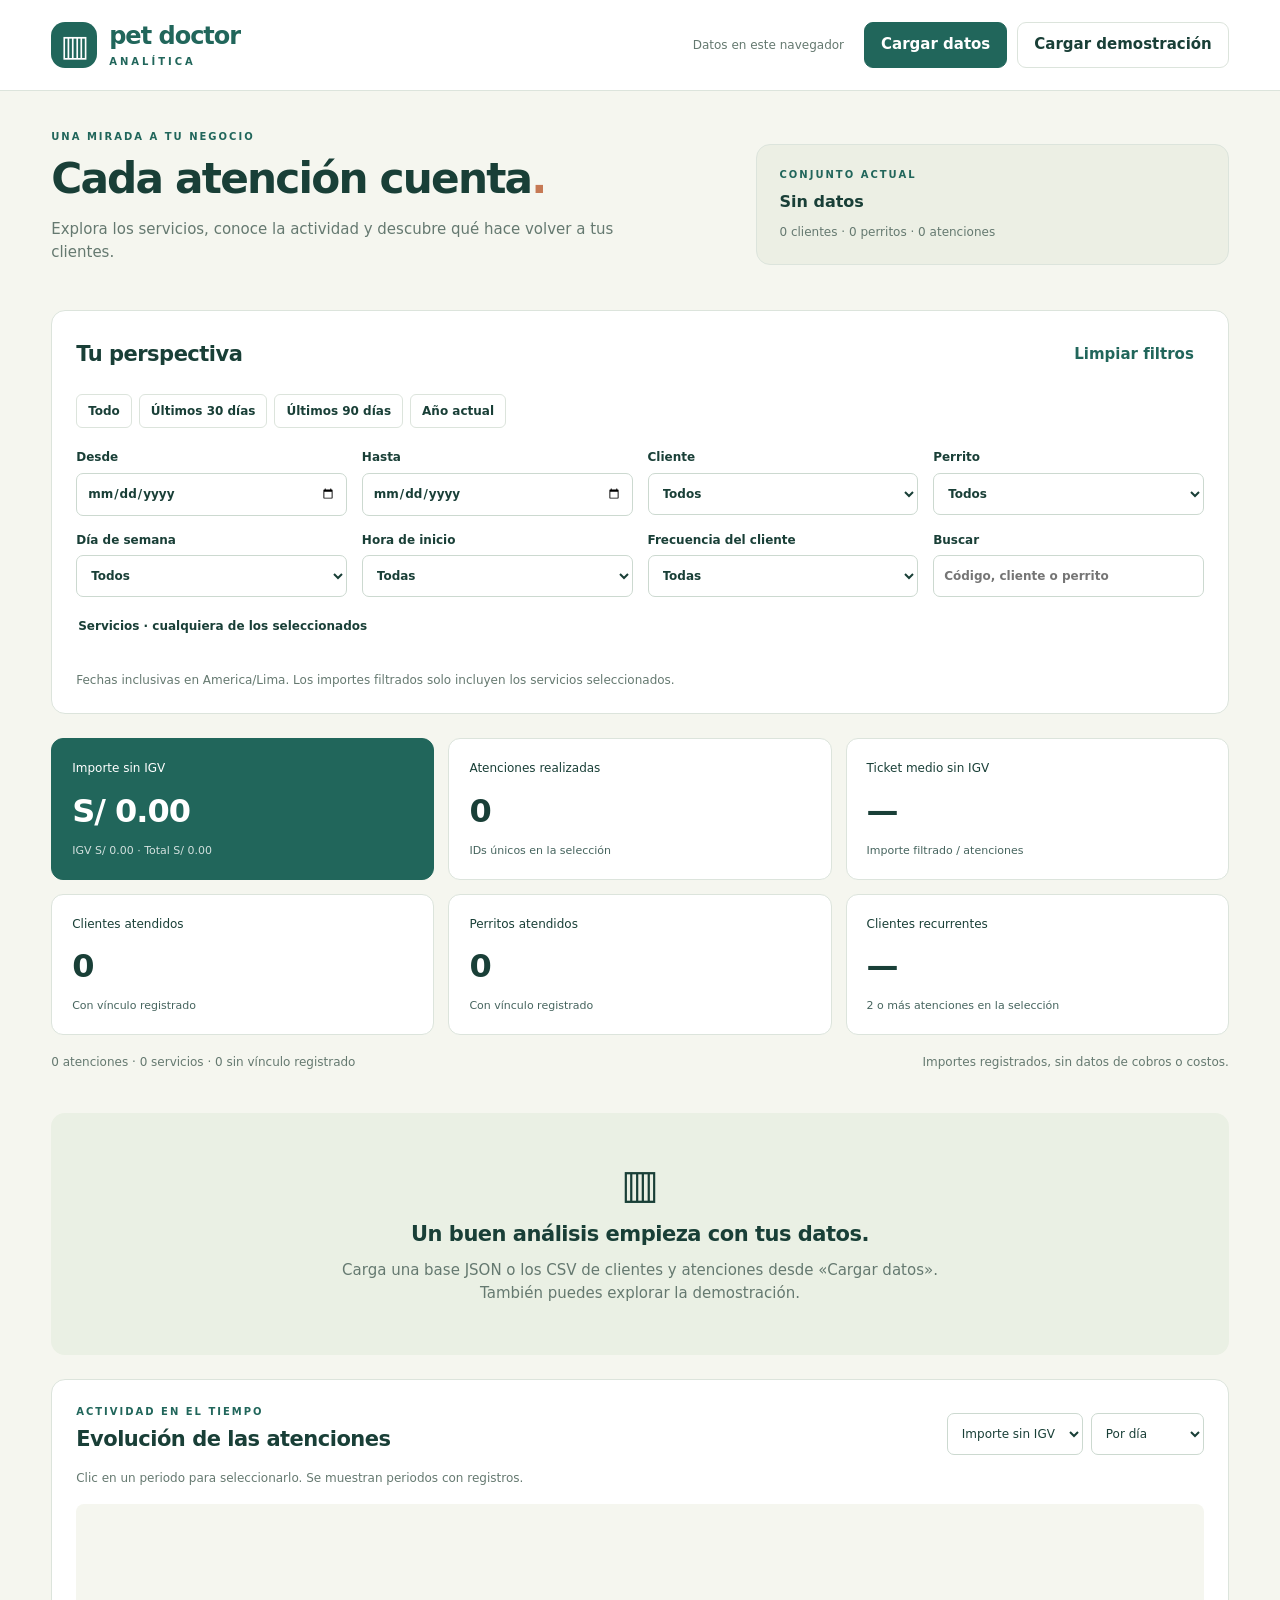
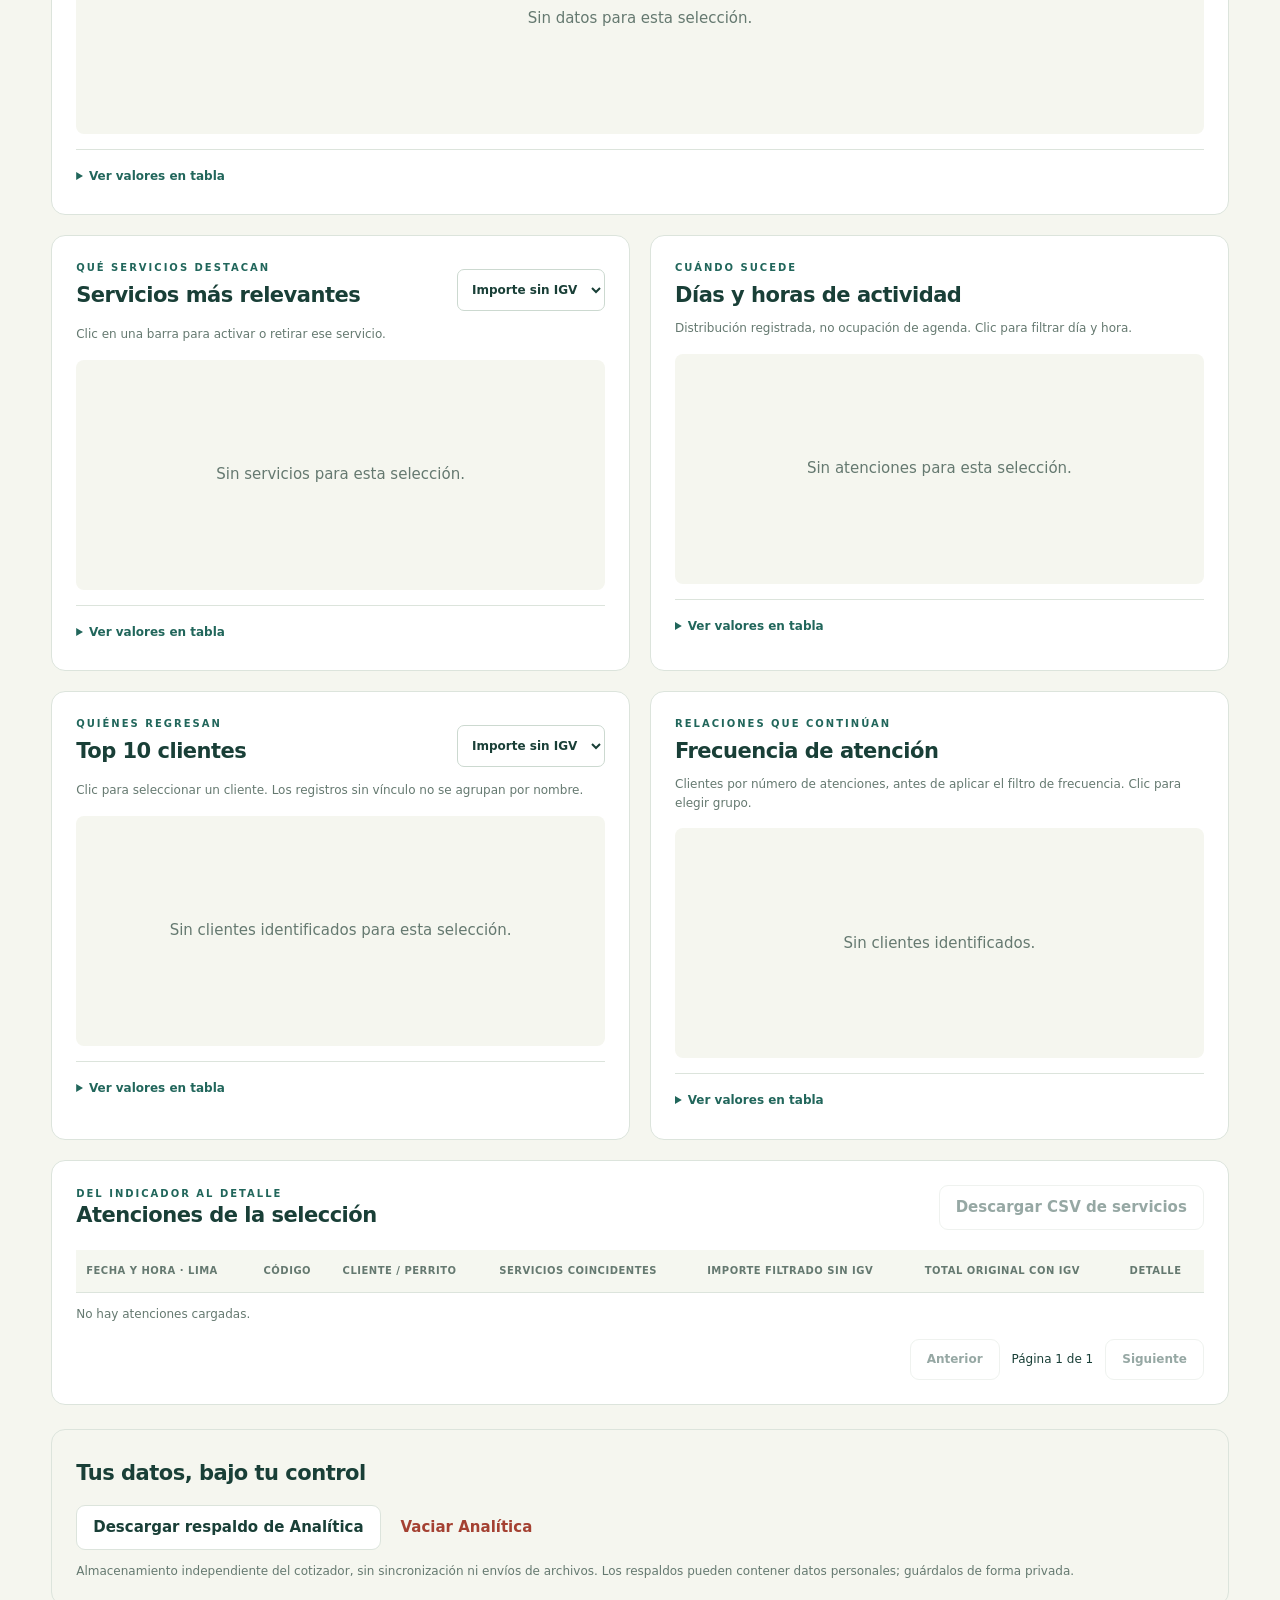
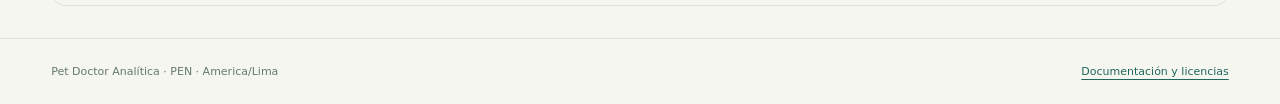
==== analitica/index.html @ 3bb59dfc "Publicar Analítica, cargas CSV históricas y traspaso de IA Incorpora el dashboard independiente con " ====
<!doctype html>
<html lang="es">
<head>
  <meta charset="utf-8"><meta name="viewport" content="width=device-width, initial-scale=1">
  <title>Pet Doctor · Analítica</title>
  <link rel="icon" href="data:image/svg+xml,%3Csvg xmlns='http://www.w3.org/2000/svg' viewBox='0 0 40 40'%3E%3Crect width='40' height='40' rx='12' fill='%2321665b'/%3E%3Cpath d='M10 29V20M20 29V10M30 29V15' stroke='white' stroke-width='4'/%3E%3C/svg%3E">
  <link rel="stylesheet" href="styles.css">
  <script defer src="vendor/echarts.min.js"></script>
  <script defer src="lib/catalog.js"></script><script defer src="lib/pricing.js"></script><script defer src="lib/files.js"></script><script defer src="lib/workspace.js"></script><script defer src="lib/registry-csv.js"></script><script defer src="lib/attention-csv.js"></script><script defer src="lib/history.js"></script>
  <script defer src="data.js"></script><script defer src="storage.js"></script><script defer src="charts.js"></script><script defer src="app.js"></script>
</head>
<body>
  <a class="skip" href="#main">Ir al dashboard</a>
  <header><a class="brand" href="./" aria-label="Pet Doctor Analítica"><span class="brand-icon" aria-hidden="true">▥</span><span>pet doctor<span class="brand-sub">ANALÍTICA</span></span></a><div class="header-actions"><span class="local-label">Datos en este navegador</span><button id="open-import" class="primary">Cargar datos</button><button id="load-demo" class="secondary">Cargar demostración</button></div></header>
  <main id="main" tabindex="-1">
    <section class="intro"><div><p class="eyebrow">UNA MIRADA A TU NEGOCIO</p><h1>Cada atención cuenta<span>.</span></h1><p>Explora los servicios, conoce la actividad y descubre qué hace volver a tus clientes.</p></div><div class="source-card"><span class="eyebrow">CONJUNTO ACTUAL</span><strong id="source-name">Sin datos cargados</strong><span id="source-counts">Carga tu base o explora la demostración.</span><span id="demo-badge" class="badge" hidden>Datos ficticios de demostración</span></div></section>
    <p id="status" class="notice" role="status" hidden></p><div id="external-change" class="notice" hidden>Analítica cambió en otra pestaña. <button id="refresh-data" class="text-button">Actualizar datos</button></div>
    <section class="filters" aria-labelledby="filters-title"><div class="section-heading"><h2 id="filters-title">Tu perspectiva</h2><button id="reset-filters" class="text-button">Limpiar filtros</button></div><div class="quick-ranges" aria-label="Periodos rápidos"><button data-range="all">Todo</button><button data-range="30">Últimos 30 días</button><button data-range="90">Últimos 90 días</button><button data-range="year">Año actual</button></div><div class="filter-grid"><label>Desde<input type="date" id="from"></label><label>Hasta<input type="date" id="to"></label><label>Cliente<select id="owner"><option value="">Todos</option></select></label><label>Perrito<select id="pet"><option value="">Todos</option></select></label><label>Día de semana<select id="weekday"><option value="">Todos</option></select></label><label>Hora de inicio<select id="hour"><option value="">Todas</option></select></label><label>Frecuencia del cliente<select id="frequency"><option value="">Todas</option><option value="1">1 atención</option><option value="2">2 atenciones</option><option value="3">3 atenciones</option><option value="4+">4 o más</option></select></label><label>Buscar<input id="search" type="search" placeholder="Código, cliente o perrito" maxlength="200"></label></div><fieldset id="service-filters"><legend>Servicios · cualquiera de los seleccionados</legend><div id="service-options"></div></fieldset><div id="filter-chips" aria-label="Filtros activos"></div><p class="hint">Fechas inclusivas en America/Lima. Los importes filtrados solo incluyen los servicios seleccionados.</p></section>
    <section id="kpis" class="kpis" aria-label="Indicadores del conjunto filtrado"></section>
    <div class="results-line"><p id="results-summary" role="status"></p><p>Importes registrados, sin datos de cobros o costos.</p></div>
    <div id="dashboard-empty" class="empty-panel"><span aria-hidden="true">▥</span><h2>Un buen análisis empieza con tus datos.</h2><p>Carga una base JSON o los CSV de clientes y atenciones desde «Cargar datos». También puedes explorar la demostración.</p></div>
    <section class="chart-grid" aria-label="Gráficos del negocio">
      <article class="chart-card wide"><div class="chart-heading"><div><p class="eyebrow">ACTIVIDAD EN EL TIEMPO</p><h2>Evolución de las atenciones</h2></div><div class="chart-controls"><label class="sr-only" for="trend-measure">Medida temporal</label><select id="trend-measure"><option value="amount">Importe sin IGV</option><option value="count">Atenciones</option></select><label class="sr-only" for="group">Agrupación temporal</label><select id="group"><option value="day">Por día</option><option value="week">Por semana</option><option value="month">Por mes</option></select></div></div><p class="hint">Clic en un periodo para seleccionarlo. Se muestran periodos con registros.</p><div id="chart-trend" class="chart" role="img" aria-label="Evolución temporal; valores en la tabla inferior"></div><p id="empty-trend" class="chart-empty" hidden>Sin datos para esta selección.</p><details><summary>Ver valores en tabla</summary><div class="table-scroll"><table id="table-trend"></table></div></details></article>
      <article class="chart-card"><div class="chart-heading"><div><p class="eyebrow">QUÉ SERVICIOS DESTACAN</p><h2>Servicios más relevantes</h2></div><label><span class="sr-only">Medida de servicios</span><select id="service-measure"><option value="amount">Importe sin IGV</option><option value="count">Cantidad</option></select></label></div><p class="hint">Clic en una barra para activar o retirar ese servicio.</p><div id="chart-services" class="chart" role="img" aria-label="Servicios más relevantes; valores en la tabla inferior"></div><p id="empty-services" class="chart-empty" hidden>Sin servicios para esta selección.</p><details><summary>Ver valores en tabla</summary><div class="table-scroll"><table id="table-services"></table></div></details></article>
      <article class="chart-card"><p class="eyebrow">CUÁNDO SUCEDE</p><h2>Días y horas de actividad</h2><p class="hint">Distribución registrada, no ocupación de agenda. Clic para filtrar día y hora.</p><div id="chart-heat" class="chart" role="img" aria-label="Atenciones por día y hora; valores en la tabla inferior"></div><p id="empty-heat" class="chart-empty" hidden>Sin atenciones para esta selección.</p><details><summary>Ver valores en tabla</summary><div class="table-scroll"><table id="table-heat"></table></div></details></article>
      <article class="chart-card"><div class="chart-heading"><div><p class="eyebrow">QUIÉNES REGRESAN</p><h2>Top 10 clientes</h2></div><label><span class="sr-only">Medida de clientes</span><select id="client-measure"><option value="amount">Importe sin IGV</option><option value="count">Atenciones</option></select></label></div><p class="hint">Clic para seleccionar un cliente. Los registros sin vínculo no se agrupan por nombre.</p><div id="chart-clients" class="chart" role="img" aria-label="Top 10 clientes; valores en la tabla inferior"></div><p id="empty-clients" class="chart-empty" hidden>Sin clientes identificados para esta selección.</p><details><summary>Ver valores en tabla</summary><div class="table-scroll"><table id="table-clients"></table></div></details></article>
      <article class="chart-card"><p class="eyebrow">RELACIONES QUE CONTINÚAN</p><h2>Frecuencia de atención</h2><p class="hint">Clientes por número de atenciones, antes de aplicar el filtro de frecuencia. Clic para elegir grupo.</p><div id="chart-frequency" class="chart" role="img" aria-label="Frecuencia por cliente; valores en la tabla inferior"></div><p id="empty-frequency" class="chart-empty" hidden>Sin clientes identificados.</p><details><summary>Ver valores en tabla</summary><div class="table-scroll"><table id="table-frequency"></table></div></details></article>
    </section>
    <section class="records"><div class="section-heading"><div><p class="eyebrow">DEL INDICADOR AL DETALLE</p><h2>Atenciones de la selección</h2></div><button id="export-csv" class="secondary" disabled>Descargar CSV de servicios</button></div><div class="table-scroll records-scroll"><table><thead><tr><th>Fecha y hora · Lima</th><th>Código</th><th>Cliente / perrito</th><th>Servicios coincidentes</th><th>Importe filtrado sin IGV</th><th>Total original con IGV</th><th>Detalle</th></tr></thead><tbody id="records-body"></tbody></table></div><p id="records-empty" class="hint">No hay atenciones que mostrar.</p><div class="pagination"><button id="previous" class="secondary">Anterior</button><span id="page" role="status"></span><button id="next" class="secondary">Siguiente</button></div></section>
    <section class="data-tools"><h2>Tus datos, bajo tu control</h2><div class="data-buttons"><button id="export-backup" class="secondary">Descargar respaldo de Analítica</button><button id="clear-data" class="text-button danger">Vaciar Analítica</button></div><p class="hint">Almacenamiento independiente del cotizador, sin sincronización ni envíos de archivos. Los respaldos pueden contener datos personales; guárdalos de forma privada.</p></section>
  </main>
  <footer><span>Pet Doctor Analítica · PEN · America/Lima</span><a href="README.md">Documentación y licencias</a></footer>
  <dialog id="import-dialog" aria-labelledby="import-title"><div class="section-heading"><h2 id="import-title">Cargar datos</h2><button id="close-import" class="secondary">Cerrar</button></div><p>JSON reemplaza el conjunto tras confirmar. Los CSV incorporan primero clientes/perritos y después atenciones, sin sobrescribir registros existentes.</p><label>Tipo de archivo<select id="import-kind"><option value="json">Base JSON completa o respaldo de Analítica</option><option value="owners">CSV de clientes y perritos</option><option value="attentions">CSV detallado de atenciones</option></select></label><label>Seleccionar archivo<input id="import-file" type="file" accept=".json,.csv,application/json,text/csv"></label><p class="hint">JSON: 20 MB. CSV: 5 MB y 5.000 filas. El CSV de reporte del historial no sustituye a la plantilla detallada.</p><div class="sample-links"><a href="examples/clientes-perritos-ejemplo-25.csv" download>25 clientes / 45 perritos</a><a href="examples/atenciones-ejemplo-150.csv" download>150 atenciones</a><a href="examples/clientes-perritos-plantilla.csv" download>Plantilla de clientes</a><a href="examples/atenciones-plantilla.csv" download>Plantilla de atenciones</a></div><p id="import-message" role="status" class="notice" hidden></p><section id="review" hidden><h3 tabindex="-1" id="review-title">Revisar antes de guardar</h3><p id="review-summary"></p><ul id="review-issues"></ul><button id="download-report" class="text-button">Descargar reporte de validación</button><div class="data-buttons"><button id="cancel-review" class="secondary">Descartar candidato</button><button id="confirm-import" class="primary">Confirmar carga</button><button id="pending-backup" class="secondary">Descargar respaldo pendiente</button></div></section></dialog>
  <dialog id="detail-dialog" aria-labelledby="detail-title"><div class="section-heading"><h2 id="detail-title">Detalle de atención</h2><button id="close-detail" class="secondary">Cerrar</button></div><div id="detail-body"></div></dialog>
</body>
</html>
---- analitica/styles.css ----
:root{--ink:#193f37;--muted:#657970;--green:#21665b;--line:#dce4dc;--paper:#fff;--cream:#f5f6ef;--orange:#c67954;font-family:system-ui,-apple-system,BlinkMacSystemFont,"Segoe UI",sans-serif;color:var(--ink);background:var(--cream);font-size:15px;line-height:1.55}*{box-sizing:border-box}body{margin:0}button,input,select{font:inherit}button,a,input,select,summary{touch-action:manipulation}button,a{ -webkit-tap-highlight-color:transparent}button{cursor:pointer;border:1px solid var(--line);border-radius:9px;padding:10px 16px;background:#fff;color:var(--ink);font-weight:600}button:hover:not(:disabled){border-color:var(--green);background:#edf3ec}button:disabled{opacity:.45;cursor:not-allowed}.primary{background:var(--green);color:#fff;border-color:var(--green)}.primary:hover:not(:disabled){background:#174e45;color:#fff}.secondary{background:white}.text-button{background:transparent;border-color:transparent;padding:7px 9px;color:var(--green)}.danger{color:#a44132}a{color:var(--green);text-underline-offset:4px}button:focus-visible,a:focus-visible,input:focus-visible,select:focus-visible,summary:focus-visible{outline:3px solid #d59454;outline-offset:3px}header{display:flex;align-items:center;justify-content:space-between;gap:20px;padding:22px 4%;background:#fff;border-bottom:1px solid var(--line)}.brand{display:flex;gap:12px;align-items:center;text-decoration:none;font-size:24px;letter-spacing:-1px;font-weight:750;line-height:1.1}.brand-icon{display:grid;place-items:center;background:var(--green);color:white;width:46px;height:46px;border-radius:14px;font-size:30px}.brand-sub{display:block;font-size:10px;letter-spacing:3px;font-weight:600;margin-top:7px}.header-actions{display:flex;gap:10px;align-items:center}.local-label{font-size:12px;color:var(--muted);margin-right:10px}main{max-width:1500px;margin:auto;padding:38px 4% 32px;outline:none}.intro{display:grid;grid-template-columns:1.4fr 1fr;gap:44px;align-items:center;margin-bottom:30px}h1{font-weight:650;letter-spacing:-1.8px;font-size:clamp(30px,3.3vw,48px);line-height:1.15;margin:10px 0 15px}h1 span{color:var(--orange)}h2{font-size:21px;letter-spacing:-.5px;line-height:1.3;margin:6px 0 10px}h3{font-size:18px}.intro p:not(.eyebrow){max-width:600px;color:var(--muted)}.eyebrow{font-size:10px;font-weight:750;letter-spacing:2px;margin:0;color:var(--green)}.source-card{border:1px solid var(--line);border-radius:14px;padding:22px;background:#ecefe4;display:flex;flex-direction:column;gap:8px}.source-card strong{font-size:16px;overflow-wrap:anywhere}.source-card>span:not(.eyebrow){font-size:12px;color:var(--muted)}.badge{padding:4px 9px;border-radius:5px;background:#f5dfc9;align-self:flex-start;color:#754829!important}.notice{padding:14px 18px;border:1px solid #c5d8cd;border-radius:10px;background:#e8f1e9;overflow-wrap:anywhere}.notice.error{background:#fff0ea;border-color:#e7b5a1;color:#823d2d}.filters,.records,.data-tools,.chart-card{background:var(--paper);border:1px solid var(--line);border-radius:14px;padding:24px;min-width:0}.section-heading,.chart-heading{display:flex;gap:15px;align-items:center;justify-content:space-between}.section-heading h2{margin:0}.quick-ranges{display:flex;gap:7px;flex-wrap:wrap;margin:20px 0}.quick-ranges button{font-size:12px;padding:7px 11px;border-radius:6px}.filter-grid{display:grid;grid-template-columns:repeat(4,minmax(0,1fr));gap:15px}label{display:flex;flex-direction:column;gap:6px;font-size:12px;font-weight:650}input:not([type=checkbox]):not([type=radio]),select{width:100%;min-width:0;color:var(--ink);background:#fff;border:1px solid #ccd9d0;border-radius:7px;padding:10px;min-height:42px}input[type=checkbox],input[type=radio]{width:17px;height:17px;flex:0 0 17px;accent-color:var(--green);margin:0}fieldset{border:0;padding:0;margin:20px 0 0;min-width:0}legend{font-size:12px;font-weight:650;margin-bottom:9px}#service-options{display:flex;gap:9px;flex-wrap:wrap}#service-options label{display:flex;flex-direction:row;gap:8px;align-items:center;padding:8px 10px;background:var(--cream);border-radius:6px}.hint{font-size:12px;color:var(--muted);margin:12px 0 0}#filter-chips{display:flex;gap:7px;flex-wrap:wrap;margin-top:14px}#filter-chips button{font-size:11px;padding:5px 9px;background:#e9f1e9;border-radius:20px;overflow-wrap:anywhere;max-width:100%}.kpis{display:grid;grid-template-columns:repeat(3,minmax(0,1fr));gap:14px;margin-top:24px}.kpi{border:1px solid var(--line);background:#fff;border-radius:12px;padding:20px;min-width:0}.kpi:first-child{background:var(--green);color:#fff;border-color:var(--green)}.kpi p{font-size:12px;margin:0}.kpi strong{display:block;font-size:clamp(25px,2.5vw,34px);font-weight:650;letter-spacing:-1px;overflow-wrap:anywhere;margin:9px 0 5px}.kpi small{font-size:11px;opacity:.8;display:block}.results-line{display:flex;justify-content:space-between;gap:15px;font-size:12px;color:var(--muted);padding:6px 0}.chart-grid{display:grid;grid-template-columns:repeat(2,minmax(0,1fr));gap:20px}.wide{grid-column:1/-1}.chart{height:320px;width:100%;min-width:0}.wide .chart{height:300px}.chart-heading select{font-size:12px;width:auto;max-width:170px}.chart-controls{display:flex;gap:8px}.chart-card .hint{margin:6px 0 16px}.chart-empty{display:grid;place-items:center;height:230px;text-align:center;color:var(--muted);background:var(--cream);border-radius:8px}.chart-card details{border-top:1px solid var(--line);padding-top:12px;font-size:12px}summary{cursor:pointer;color:var(--green);font-weight:600;padding:5px 0}.table-scroll{overflow:auto;max-width:100%;max-height:400px}table{border-collapse:collapse;width:100%;font-size:12px;text-align:left}th{font-size:10px;text-transform:uppercase;letter-spacing:.5px;color:var(--muted);background:#f5f7f0}th,td{padding:13px 10px;border-bottom:1px solid var(--line);vertical-align:top}td{overflow-wrap:anywhere}td small{display:block;color:var(--muted)}td button{font-size:11px;padding:6px 9px;white-space:nowrap}.records{margin-top:20px}.records-scroll{margin-top:20px;max-height:none}.records table{min-width:800px}.pagination{display:flex;justify-content:flex-end;align-items:center;gap:12px;margin-top:16px;font-size:12px}.pagination button{font-size:12px}.data-tools{margin-top:24px;background:transparent}.data-buttons{display:flex;flex-wrap:wrap;gap:10px;margin-top:18px}.empty-panel{text-align:center;padding:40px 20px;margin:24px 0;background:#eaf0e4;border-radius:14px}.empty-panel>span{font-size:40px}.empty-panel p{max-width:600px;margin:10px auto;color:var(--muted)}footer{display:flex;justify-content:space-between;gap:15px;max-width:1500px;margin:auto;padding:24px 4%;border-top:1px solid var(--line);font-size:11px;color:var(--muted)}dialog{border:1px solid var(--line);border-radius:15px;color:var(--ink);width:min(780px,calc(100% - 28px));max-height:90vh;padding:26px;overflow:auto}dialog::backdrop{background:#193f3775}dialog>label{margin:18px 0}.sample-links{display:flex;flex-wrap:wrap;gap:9px 18px;font-size:12px;margin:20px 0}#review{border-top:1px solid var(--line);margin-top:20px}#review-issues{font-size:12px;padding-left:20px;max-height:220px;overflow:auto}#review-issues li{margin:8px 0}.detail-meta{display:grid;grid-template-columns:repeat(2,minmax(0,1fr));gap:12px}.detail-meta p{background:var(--cream);padding:12px;margin:0;overflow-wrap:anywhere}.detail-lines{padding:0;list-style:none}.detail-lines li{display:flex;gap:15px;justify-content:space-between;border-bottom:1px solid var(--line);padding:8px 0;font-size:13px}.detail-lines span{overflow-wrap:anywhere}.detail-totals{text-align:right;border-top:2px solid var(--line);padding-top:12px}.sr-only,.skip:not(:focus){position:absolute;width:1px;height:1px;padding:0;margin:-1px;overflow:hidden;clip:rect(0,0,0,0);white-space:nowrap;border:0}.skip:focus{position:fixed;z-index:100;background:#fff;padding:12px;left:10px;top:10px}[hidden]{display:none!important}@media(min-width:1400px){.kpis{grid-template-columns:repeat(6,minmax(0,1fr))}.kpi{padding:17px}.kpi strong{font-size:28px}}@media(max-width:900px){header{align-items:flex-start}.local-label{display:none}.intro{gap:22px;grid-template-columns:1fr 1fr}.chart-heading{align-items:flex-start;flex-wrap:wrap}.chart-heading h2{font-size:19px}.chart-controls{flex-wrap:wrap}.filter-grid{grid-template-columns:repeat(2,minmax(0,1fr))}.chart-grid{gap:14px}.chart-card{padding:18px}.chart{height:300px}.results-line{display:block}.records .section-heading{align-items:flex-start}.header-actions{flex-wrap:wrap;justify-content:flex-end}.header-actions button{font-size:12px}}@media(max-width:600px){header{padding:18px 5%;display:block}.brand{font-size:22px}.header-actions{margin-top:18px;justify-content:flex-start}.header-actions button{flex:1;padding:10px 8px}main{padding:28px 5%}.intro{grid-template-columns:1fr;gap:15px}.intro h1{font-size:35px}.source-card{padding:17px}.filters,.records,.data-tools,.chart-card{padding:18px}.filter-grid{gap:12px}.kpis{grid-template-columns:repeat(2,minmax(0,1fr));gap:10px}.kpi{padding:14px}.kpi strong{font-size:25px}.kpi small{font-size:10px}.chart-grid{grid-template-columns:minmax(0,1fr)}.wide{grid-column:auto}.chart{height:290px}.wide .chart{height:270px}.section-heading{flex-wrap:wrap}.section-heading>button{font-size:12px}.chart-controls{width:100%}.chart-controls select{flex:1}.pagination{justify-content:center;gap:9px}.pagination button{padding:8px 12px}.data-buttons{flex-direction:column}.data-buttons button{width:100%}footer{flex-direction:column;padding:20px 5%}dialog{padding:19px}.detail-meta{grid-template-columns:1fr}.chart-card .table-scroll{max-height:270px}}@media(prefers-reduced-motion:reduce){*{scroll-behavior:auto!important}}
@media(max-width:420px){.kpi:first-child strong{font-size:18px;letter-spacing:-.5px;white-space:nowrap}}
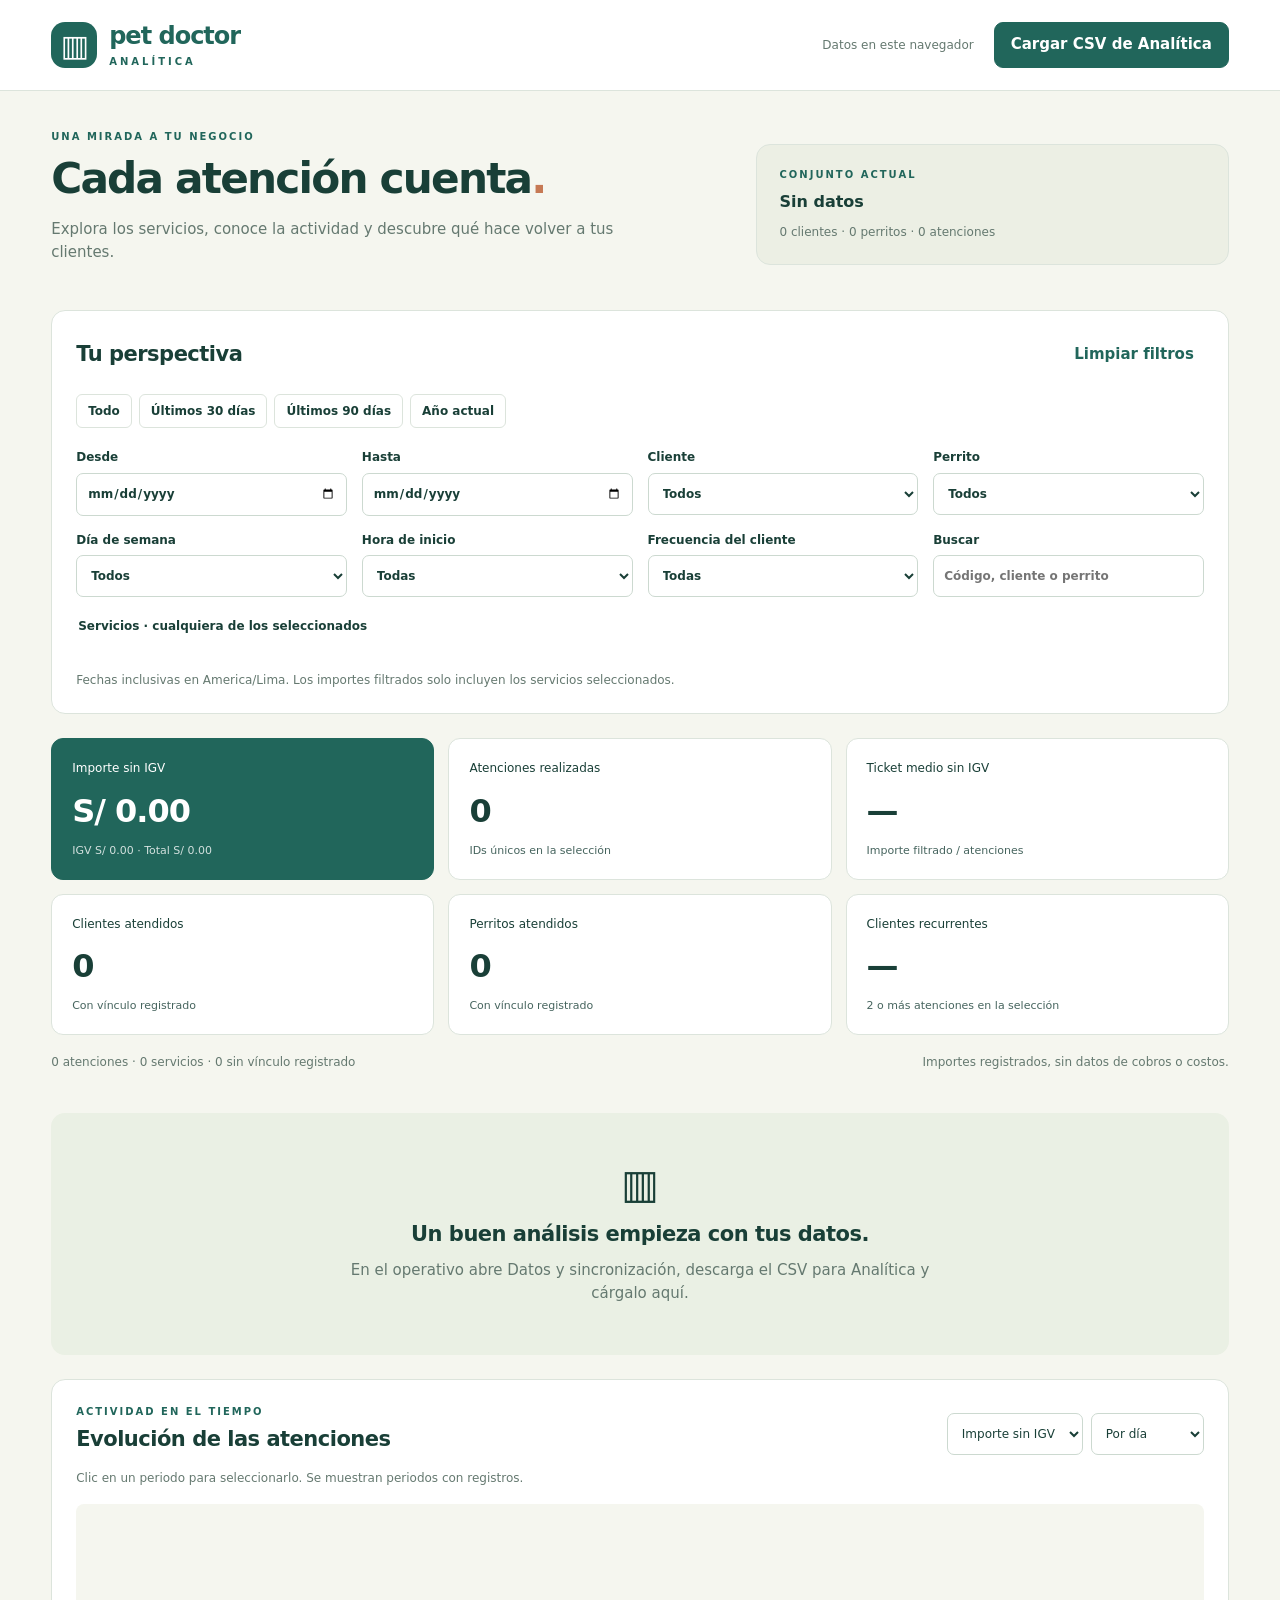
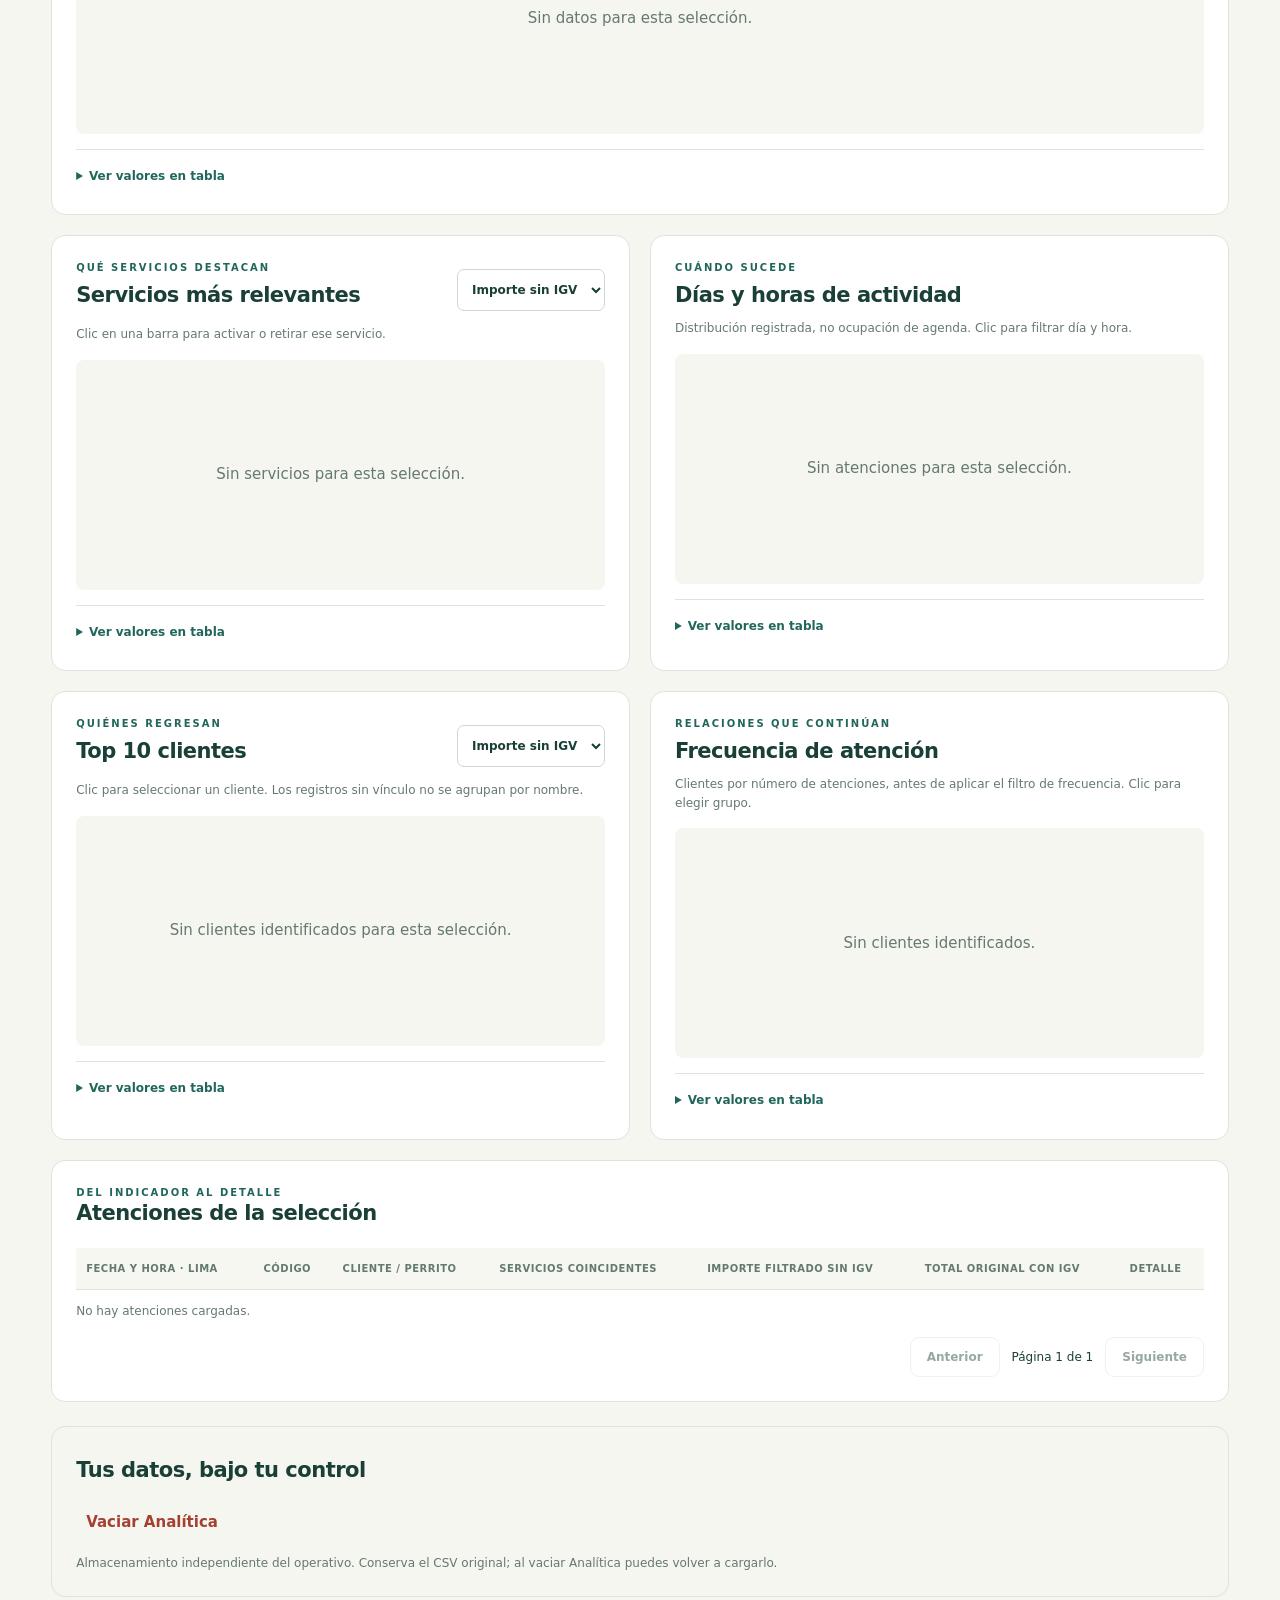
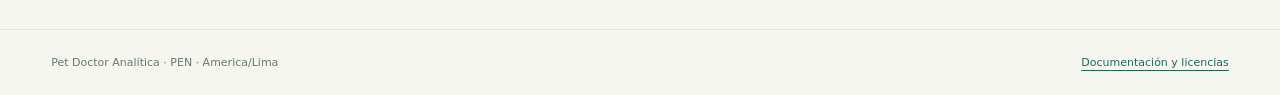
==== commit 098e1759: "Ampliar registro v3, plantillas y CSV analítico unificado" ====
--- a/analitica/index.html
+++ b/analitica/index.html
@@ -6,19 +6,19 @@
   <link rel="icon" href="data:image/svg+xml,%3Csvg xmlns='http://www.w3.org/2000/svg' viewBox='0 0 40 40'%3E%3Crect width='40' height='40' rx='12' fill='%2321665b'/%3E%3Cpath d='M10 29V20M20 29V10M30 29V15' stroke='white' stroke-width='4'/%3E%3C/svg%3E">
   <link rel="stylesheet" href="styles.css">
   <script defer src="vendor/echarts.min.js"></script>
-  <script defer src="lib/catalog.js"></script><script defer src="lib/pricing.js"></script><script defer src="lib/files.js"></script><script defer src="lib/workspace.js"></script><script defer src="lib/registry-csv.js"></script><script defer src="lib/attention-csv.js"></script><script defer src="lib/history.js"></script>
-  <script defer src="data.js"></script><script defer src="storage.js"></script><script defer src="charts.js"></script><script defer src="app.js"></script>
+  <script defer src="lib/records.js"></script><script defer src="lib/catalog.js"></script><script defer src="lib/pricing.js"></script><script defer src="lib/files.js"></script><script defer src="lib/workspace.js"></script><script defer src="lib/registry-csv.js"></script><script defer src="lib/attention-csv.js"></script><script defer src="lib/history.js"></script>
+  <script defer src="lib/analytics-csv.js"></script><script defer src="data.js"></script><script defer src="storage.js"></script><script defer src="charts.js"></script><script defer src="app.js"></script>
 </head>
 <body>
   <a class="skip" href="#main">Ir al dashboard</a>
-  <header><a class="brand" href="./" aria-label="Pet Doctor Analítica"><span class="brand-icon" aria-hidden="true">▥</span><span>pet doctor<span class="brand-sub">ANALÍTICA</span></span></a><div class="header-actions"><span class="local-label">Datos en este navegador</span><button id="open-import" class="primary">Cargar datos</button><button id="load-demo" class="secondary">Cargar demostración</button></div></header>
+  <header><a class="brand" href="./" aria-label="Pet Doctor Analítica"><span class="brand-icon" aria-hidden="true">▥</span><span>pet doctor<span class="brand-sub">ANALÍTICA</span></span></a><div class="header-actions"><span class="local-label">Datos en este navegador</span><button id="open-import" class="primary">Cargar CSV de Analítica</button></div></header>
   <main id="main" tabindex="-1">
-    <section class="intro"><div><p class="eyebrow">UNA MIRADA A TU NEGOCIO</p><h1>Cada atención cuenta<span>.</span></h1><p>Explora los servicios, conoce la actividad y descubre qué hace volver a tus clientes.</p></div><div class="source-card"><span class="eyebrow">CONJUNTO ACTUAL</span><strong id="source-name">Sin datos cargados</strong><span id="source-counts">Carga tu base o explora la demostración.</span><span id="demo-badge" class="badge" hidden>Datos ficticios de demostración</span></div></section>
+    <section class="intro"><div><p class="eyebrow">UNA MIRADA A TU NEGOCIO</p><h1>Cada atención cuenta<span>.</span></h1><p>Explora los servicios, conoce la actividad y descubre qué hace volver a tus clientes.</p></div><div class="source-card"><span class="eyebrow">CONJUNTO ACTUAL</span><strong id="source-name">Sin datos cargados</strong><span id="source-counts">Carga el CSV exportado desde Datos y sincronización.</span><span id="demo-badge" class="badge" hidden>Datos ficticios de demostración</span></div></section>
     <p id="status" class="notice" role="status" hidden></p><div id="external-change" class="notice" hidden>Analítica cambió en otra pestaña. <button id="refresh-data" class="text-button">Actualizar datos</button></div>
     <section class="filters" aria-labelledby="filters-title"><div class="section-heading"><h2 id="filters-title">Tu perspectiva</h2><button id="reset-filters" class="text-button">Limpiar filtros</button></div><div class="quick-ranges" aria-label="Periodos rápidos"><button data-range="all">Todo</button><button data-range="30">Últimos 30 días</button><button data-range="90">Últimos 90 días</button><button data-range="year">Año actual</button></div><div class="filter-grid"><label>Desde<input type="date" id="from"></label><label>Hasta<input type="date" id="to"></label><label>Cliente<select id="owner"><option value="">Todos</option></select></label><label>Perrito<select id="pet"><option value="">Todos</option></select></label><label>Día de semana<select id="weekday"><option value="">Todos</option></select></label><label>Hora de inicio<select id="hour"><option value="">Todas</option></select></label><label>Frecuencia del cliente<select id="frequency"><option value="">Todas</option><option value="1">1 atención</option><option value="2">2 atenciones</option><option value="3">3 atenciones</option><option value="4+">4 o más</option></select></label><label>Buscar<input id="search" type="search" placeholder="Código, cliente o perrito" maxlength="200"></label></div><fieldset id="service-filters"><legend>Servicios · cualquiera de los seleccionados</legend><div id="service-options"></div></fieldset><div id="filter-chips" aria-label="Filtros activos"></div><p class="hint">Fechas inclusivas en America/Lima. Los importes filtrados solo incluyen los servicios seleccionados.</p></section>
     <section id="kpis" class="kpis" aria-label="Indicadores del conjunto filtrado"></section>
     <div class="results-line"><p id="results-summary" role="status"></p><p>Importes registrados, sin datos de cobros o costos.</p></div>
-    <div id="dashboard-empty" class="empty-panel"><span aria-hidden="true">▥</span><h2>Un buen análisis empieza con tus datos.</h2><p>Carga una base JSON o los CSV de clientes y atenciones desde «Cargar datos». También puedes explorar la demostración.</p></div>
+    <div id="dashboard-empty" class="empty-panel"><span aria-hidden="true">▥</span><h2>Un buen análisis empieza con tus datos.</h2><p>En el operativo abre Datos y sincronización, descarga el CSV para Analítica y cárgalo aquí.</p></div>
     <section class="chart-grid" aria-label="Gráficos del negocio">
       <article class="chart-card wide"><div class="chart-heading"><div><p class="eyebrow">ACTIVIDAD EN EL TIEMPO</p><h2>Evolución de las atenciones</h2></div><div class="chart-controls"><label class="sr-only" for="trend-measure">Medida temporal</label><select id="trend-measure"><option value="amount">Importe sin IGV</option><option value="count">Atenciones</option></select><label class="sr-only" for="group">Agrupación temporal</label><select id="group"><option value="day">Por día</option><option value="week">Por semana</option><option value="month">Por mes</option></select></div></div><p class="hint">Clic en un periodo para seleccionarlo. Se muestran periodos con registros.</p><div id="chart-trend" class="chart" role="img" aria-label="Evolución temporal; valores en la tabla inferior"></div><p id="empty-trend" class="chart-empty" hidden>Sin datos para esta selección.</p><details><summary>Ver valores en tabla</summary><div class="table-scroll"><table id="table-trend"></table></div></details></article>
       <article class="chart-card"><div class="chart-heading"><div><p class="eyebrow">QUÉ SERVICIOS DESTACAN</p><h2>Servicios más relevantes</h2></div><label><span class="sr-only">Medida de servicios</span><select id="service-measure"><option value="amount">Importe sin IGV</option><option value="count">Cantidad</option></select></label></div><p class="hint">Clic en una barra para activar o retirar ese servicio.</p><div id="chart-services" class="chart" role="img" aria-label="Servicios más relevantes; valores en la tabla inferior"></div><p id="empty-services" class="chart-empty" hidden>Sin servicios para esta selección.</p><details><summary>Ver valores en tabla</summary><div class="table-scroll"><table id="table-services"></table></div></details></article>
@@ -26,11 +26,11 @@
       <article class="chart-card"><div class="chart-heading"><div><p class="eyebrow">QUIÉNES REGRESAN</p><h2>Top 10 clientes</h2></div><label><span class="sr-only">Medida de clientes</span><select id="client-measure"><option value="amount">Importe sin IGV</option><option value="count">Atenciones</option></select></label></div><p class="hint">Clic para seleccionar un cliente. Los registros sin vínculo no se agrupan por nombre.</p><div id="chart-clients" class="chart" role="img" aria-label="Top 10 clientes; valores en la tabla inferior"></div><p id="empty-clients" class="chart-empty" hidden>Sin clientes identificados para esta selección.</p><details><summary>Ver valores en tabla</summary><div class="table-scroll"><table id="table-clients"></table></div></details></article>
       <article class="chart-card"><p class="eyebrow">RELACIONES QUE CONTINÚAN</p><h2>Frecuencia de atención</h2><p class="hint">Clientes por número de atenciones, antes de aplicar el filtro de frecuencia. Clic para elegir grupo.</p><div id="chart-frequency" class="chart" role="img" aria-label="Frecuencia por cliente; valores en la tabla inferior"></div><p id="empty-frequency" class="chart-empty" hidden>Sin clientes identificados.</p><details><summary>Ver valores en tabla</summary><div class="table-scroll"><table id="table-frequency"></table></div></details></article>
     </section>
-    <section class="records"><div class="section-heading"><div><p class="eyebrow">DEL INDICADOR AL DETALLE</p><h2>Atenciones de la selección</h2></div><button id="export-csv" class="secondary" disabled>Descargar CSV de servicios</button></div><div class="table-scroll records-scroll"><table><thead><tr><th>Fecha y hora · Lima</th><th>Código</th><th>Cliente / perrito</th><th>Servicios coincidentes</th><th>Importe filtrado sin IGV</th><th>Total original con IGV</th><th>Detalle</th></tr></thead><tbody id="records-body"></tbody></table></div><p id="records-empty" class="hint">No hay atenciones que mostrar.</p><div class="pagination"><button id="previous" class="secondary">Anterior</button><span id="page" role="status"></span><button id="next" class="secondary">Siguiente</button></div></section>
-    <section class="data-tools"><h2>Tus datos, bajo tu control</h2><div class="data-buttons"><button id="export-backup" class="secondary">Descargar respaldo de Analítica</button><button id="clear-data" class="text-button danger">Vaciar Analítica</button></div><p class="hint">Almacenamiento independiente del cotizador, sin sincronización ni envíos de archivos. Los respaldos pueden contener datos personales; guárdalos de forma privada.</p></section>
+    <section class="records"><div class="section-heading"><div><p class="eyebrow">DEL INDICADOR AL DETALLE</p><h2>Atenciones de la selección</h2></div></div><div class="table-scroll records-scroll"><table><thead><tr><th>Fecha y hora · Lima</th><th>Código</th><th>Cliente / perrito</th><th>Servicios coincidentes</th><th>Importe filtrado sin IGV</th><th>Total original con IGV</th><th>Detalle</th></tr></thead><tbody id="records-body"></tbody></table></div><p id="records-empty" class="hint">No hay atenciones que mostrar.</p><div class="pagination"><button id="previous" class="secondary">Anterior</button><span id="page" role="status"></span><button id="next" class="secondary">Siguiente</button></div></section>
+    <section class="data-tools"><h2>Tus datos, bajo tu control</h2><div class="data-buttons"><button id="clear-data" class="text-button danger">Vaciar Analítica</button></div><p class="hint">Almacenamiento independiente del operativo. Conserva el CSV original; al vaciar Analítica puedes volver a cargarlo.</p></section>
   </main>
   <footer><span>Pet Doctor Analítica · PEN · America/Lima</span><a href="README.md">Documentación y licencias</a></footer>
-  <dialog id="import-dialog" aria-labelledby="import-title"><div class="section-heading"><h2 id="import-title">Cargar datos</h2><button id="close-import" class="secondary">Cerrar</button></div><p>JSON reemplaza el conjunto tras confirmar. Los CSV incorporan primero clientes/perritos y después atenciones, sin sobrescribir registros existentes.</p><label>Tipo de archivo<select id="import-kind"><option value="json">Base JSON completa o respaldo de Analítica</option><option value="owners">CSV de clientes y perritos</option><option value="attentions">CSV detallado de atenciones</option></select></label><label>Seleccionar archivo<input id="import-file" type="file" accept=".json,.csv,application/json,text/csv"></label><p class="hint">JSON: 20 MB. CSV: 5 MB y 5.000 filas. El CSV de reporte del historial no sustituye a la plantilla detallada.</p><div class="sample-links"><a href="examples/clientes-perritos-ejemplo-25.csv" download>25 clientes / 45 perritos</a><a href="examples/atenciones-ejemplo-150.csv" download>150 atenciones</a><a href="examples/clientes-perritos-plantilla.csv" download>Plantilla de clientes</a><a href="examples/atenciones-plantilla.csv" download>Plantilla de atenciones</a></div><p id="import-message" role="status" class="notice" hidden></p><section id="review" hidden><h3 tabindex="-1" id="review-title">Revisar antes de guardar</h3><p id="review-summary"></p><ul id="review-issues"></ul><button id="download-report" class="text-button">Descargar reporte de validación</button><div class="data-buttons"><button id="cancel-review" class="secondary">Descartar candidato</button><button id="confirm-import" class="primary">Confirmar carga</button><button id="pending-backup" class="secondary">Descargar respaldo pendiente</button></div></section></dialog>
+  <dialog id="import-dialog" aria-labelledby="import-title"><div class="section-heading"><h2 id="import-title">Cargar CSV de Analítica</h2><button id="close-import" class="secondary">Cerrar</button></div><p>El CSV de Datos y sincronización reemplaza todo el conjunto analítico después de revisar y confirmar. La base operativa no cambia.</p><label>Seleccionar CSV<input id="import-file" type="file" accept=".csv,text/csv"></label><p class="hint">Hasta 50 MB, 60.000 servicios y 10.000 atenciones. Conserva el archivo original para reintentar si falla el guardado.</p><progress id="import-progress" max="100" value="0" hidden aria-label="Progreso de validación"></progress><button id="cancel-read" class="secondary" hidden>Cancelar lectura</button><p id="import-message" role="status" class="notice" hidden></p><section id="review" hidden><h3 tabindex="-1" id="review-title">Revisar antes de guardar</h3><p id="review-summary"></p><div class="table-scroll"><ul id="review-issues"></ul></div><div class="data-buttons"><button id="cancel-review" class="secondary">Descartar candidato</button><button id="confirm-import" class="primary">Confirmar carga</button></div></section></dialog>
   <dialog id="detail-dialog" aria-labelledby="detail-title"><div class="section-heading"><h2 id="detail-title">Detalle de atención</h2><button id="close-detail" class="secondary">Cerrar</button></div><div id="detail-body"></div></dialog>
 </body>
 </html>
--- a/analitica/styles.css
+++ b/analitica/styles.css
@@ -1,2 +1,2 @@
 :root{--ink:#193f37;--muted:#657970;--green:#21665b;--line:#dce4dc;--paper:#fff;--cream:#f5f6ef;--orange:#c67954;font-family:system-ui,-apple-system,BlinkMacSystemFont,"Segoe UI",sans-serif;color:var(--ink);background:var(--cream);font-size:15px;line-height:1.55}*{box-sizing:border-box}body{margin:0}button,input,select{font:inherit}button,a,input,select,summary{touch-action:manipulation}button,a{ -webkit-tap-highlight-color:transparent}button{cursor:pointer;border:1px solid var(--line);border-radius:9px;padding:10px 16px;background:#fff;color:var(--ink);font-weight:600}button:hover:not(:disabled){border-color:var(--green);background:#edf3ec}button:disabled{opacity:.45;cursor:not-allowed}.primary{background:var(--green);color:#fff;border-color:var(--green)}.primary:hover:not(:disabled){background:#174e45;color:#fff}.secondary{background:white}.text-button{background:transparent;border-color:transparent;padding:7px 9px;color:var(--green)}.danger{color:#a44132}a{color:var(--green);text-underline-offset:4px}button:focus-visible,a:focus-visible,input:focus-visible,select:focus-visible,summary:focus-visible{outline:3px solid #d59454;outline-offset:3px}header{display:flex;align-items:center;justify-content:space-between;gap:20px;padding:22px 4%;background:#fff;border-bottom:1px solid var(--line)}.brand{display:flex;gap:12px;align-items:center;text-decoration:none;font-size:24px;letter-spacing:-1px;font-weight:750;line-height:1.1}.brand-icon{display:grid;place-items:center;background:var(--green);color:white;width:46px;height:46px;border-radius:14px;font-size:30px}.brand-sub{display:block;font-size:10px;letter-spacing:3px;font-weight:600;margin-top:7px}.header-actions{display:flex;gap:10px;align-items:center}.local-label{font-size:12px;color:var(--muted);margin-right:10px}main{max-width:1500px;margin:auto;padding:38px 4% 32px;outline:none}.intro{display:grid;grid-template-columns:1.4fr 1fr;gap:44px;align-items:center;margin-bottom:30px}h1{font-weight:650;letter-spacing:-1.8px;font-size:clamp(30px,3.3vw,48px);line-height:1.15;margin:10px 0 15px}h1 span{color:var(--orange)}h2{font-size:21px;letter-spacing:-.5px;line-height:1.3;margin:6px 0 10px}h3{font-size:18px}.intro p:not(.eyebrow){max-width:600px;color:var(--muted)}.eyebrow{font-size:10px;font-weight:750;letter-spacing:2px;margin:0;color:var(--green)}.source-card{border:1px solid var(--line);border-radius:14px;padding:22px;background:#ecefe4;display:flex;flex-direction:column;gap:8px}.source-card strong{font-size:16px;overflow-wrap:anywhere}.source-card>span:not(.eyebrow){font-size:12px;color:var(--muted)}.badge{padding:4px 9px;border-radius:5px;background:#f5dfc9;align-self:flex-start;color:#754829!important}.notice{padding:14px 18px;border:1px solid #c5d8cd;border-radius:10px;background:#e8f1e9;overflow-wrap:anywhere}.notice.error{background:#fff0ea;border-color:#e7b5a1;color:#823d2d}.filters,.records,.data-tools,.chart-card{background:var(--paper);border:1px solid var(--line);border-radius:14px;padding:24px;min-width:0}.section-heading,.chart-heading{display:flex;gap:15px;align-items:center;justify-content:space-between}.section-heading h2{margin:0}.quick-ranges{display:flex;gap:7px;flex-wrap:wrap;margin:20px 0}.quick-ranges button{font-size:12px;padding:7px 11px;border-radius:6px}.filter-grid{display:grid;grid-template-columns:repeat(4,minmax(0,1fr));gap:15px}label{display:flex;flex-direction:column;gap:6px;font-size:12px;font-weight:650}input:not([type=checkbox]):not([type=radio]),select{width:100%;min-width:0;color:var(--ink);background:#fff;border:1px solid #ccd9d0;border-radius:7px;padding:10px;min-height:42px}input[type=checkbox],input[type=radio]{width:17px;height:17px;flex:0 0 17px;accent-color:var(--green);margin:0}fieldset{border:0;padding:0;margin:20px 0 0;min-width:0}legend{font-size:12px;font-weight:650;margin-bottom:9px}#service-options{display:flex;gap:9px;flex-wrap:wrap}#service-options label{display:flex;flex-direction:row;gap:8px;align-items:center;padding:8px 10px;background:var(--cream);border-radius:6px}.hint{font-size:12px;color:var(--muted);margin:12px 0 0}#filter-chips{display:flex;gap:7px;flex-wrap:wrap;margin-top:14px}#filter-chips button{font-size:11px;padding:5px 9px;background:#e9f1e9;border-radius:20px;overflow-wrap:anywhere;max-width:100%}.kpis{display:grid;grid-template-columns:repeat(3,minmax(0,1fr));gap:14px;margin-top:24px}.kpi{border:1px solid var(--line);background:#fff;border-radius:12px;padding:20px;min-width:0}.kpi:first-child{background:var(--green);color:#fff;border-color:var(--green)}.kpi p{font-size:12px;margin:0}.kpi strong{display:block;font-size:clamp(25px,2.5vw,34px);font-weight:650;letter-spacing:-1px;overflow-wrap:anywhere;margin:9px 0 5px}.kpi small{font-size:11px;opacity:.8;display:block}.results-line{display:flex;justify-content:space-between;gap:15px;font-size:12px;color:var(--muted);padding:6px 0}.chart-grid{display:grid;grid-template-columns:repeat(2,minmax(0,1fr));gap:20px}.wide{grid-column:1/-1}.chart{height:320px;width:100%;min-width:0}.wide .chart{height:300px}.chart-heading select{font-size:12px;width:auto;max-width:170px}.chart-controls{display:flex;gap:8px}.chart-card .hint{margin:6px 0 16px}.chart-empty{display:grid;place-items:center;height:230px;text-align:center;color:var(--muted);background:var(--cream);border-radius:8px}.chart-card details{border-top:1px solid var(--line);padding-top:12px;font-size:12px}summary{cursor:pointer;color:var(--green);font-weight:600;padding:5px 0}.table-scroll{overflow:auto;max-width:100%;max-height:400px}table{border-collapse:collapse;width:100%;font-size:12px;text-align:left}th{font-size:10px;text-transform:uppercase;letter-spacing:.5px;color:var(--muted);background:#f5f7f0}th,td{padding:13px 10px;border-bottom:1px solid var(--line);vertical-align:top}td{overflow-wrap:anywhere}td small{display:block;color:var(--muted)}td button{font-size:11px;padding:6px 9px;white-space:nowrap}.records{margin-top:20px}.records-scroll{margin-top:20px;max-height:none}.records table{min-width:800px}.pagination{display:flex;justify-content:flex-end;align-items:center;gap:12px;margin-top:16px;font-size:12px}.pagination button{font-size:12px}.data-tools{margin-top:24px;background:transparent}.data-buttons{display:flex;flex-wrap:wrap;gap:10px;margin-top:18px}.empty-panel{text-align:center;padding:40px 20px;margin:24px 0;background:#eaf0e4;border-radius:14px}.empty-panel>span{font-size:40px}.empty-panel p{max-width:600px;margin:10px auto;color:var(--muted)}footer{display:flex;justify-content:space-between;gap:15px;max-width:1500px;margin:auto;padding:24px 4%;border-top:1px solid var(--line);font-size:11px;color:var(--muted)}dialog{border:1px solid var(--line);border-radius:15px;color:var(--ink);width:min(780px,calc(100% - 28px));max-height:90vh;padding:26px;overflow:auto}dialog::backdrop{background:#193f3775}dialog>label{margin:18px 0}.sample-links{display:flex;flex-wrap:wrap;gap:9px 18px;font-size:12px;margin:20px 0}#review{border-top:1px solid var(--line);margin-top:20px}#review-issues{font-size:12px;padding-left:20px;max-height:220px;overflow:auto}#review-issues li{margin:8px 0}.detail-meta{display:grid;grid-template-columns:repeat(2,minmax(0,1fr));gap:12px}.detail-meta p{background:var(--cream);padding:12px;margin:0;overflow-wrap:anywhere}.detail-lines{padding:0;list-style:none}.detail-lines li{display:flex;gap:15px;justify-content:space-between;border-bottom:1px solid var(--line);padding:8px 0;font-size:13px}.detail-lines span{overflow-wrap:anywhere}.detail-totals{text-align:right;border-top:2px solid var(--line);padding-top:12px}.sr-only,.skip:not(:focus){position:absolute;width:1px;height:1px;padding:0;margin:-1px;overflow:hidden;clip:rect(0,0,0,0);white-space:nowrap;border:0}.skip:focus{position:fixed;z-index:100;background:#fff;padding:12px;left:10px;top:10px}[hidden]{display:none!important}@media(min-width:1400px){.kpis{grid-template-columns:repeat(6,minmax(0,1fr))}.kpi{padding:17px}.kpi strong{font-size:28px}}@media(max-width:900px){header{align-items:flex-start}.local-label{display:none}.intro{gap:22px;grid-template-columns:1fr 1fr}.chart-heading{align-items:flex-start;flex-wrap:wrap}.chart-heading h2{font-size:19px}.chart-controls{flex-wrap:wrap}.filter-grid{grid-template-columns:repeat(2,minmax(0,1fr))}.chart-grid{gap:14px}.chart-card{padding:18px}.chart{height:300px}.results-line{display:block}.records .section-heading{align-items:flex-start}.header-actions{flex-wrap:wrap;justify-content:flex-end}.header-actions button{font-size:12px}}@media(max-width:600px){header{padding:18px 5%;display:block}.brand{font-size:22px}.header-actions{margin-top:18px;justify-content:flex-start}.header-actions button{flex:1;padding:10px 8px}main{padding:28px 5%}.intro{grid-template-columns:1fr;gap:15px}.intro h1{font-size:35px}.source-card{padding:17px}.filters,.records,.data-tools,.chart-card{padding:18px}.filter-grid{gap:12px}.kpis{grid-template-columns:repeat(2,minmax(0,1fr));gap:10px}.kpi{padding:14px}.kpi strong{font-size:25px}.kpi small{font-size:10px}.chart-grid{grid-template-columns:minmax(0,1fr)}.wide{grid-column:auto}.chart{height:290px}.wide .chart{height:270px}.section-heading{flex-wrap:wrap}.section-heading>button{font-size:12px}.chart-controls{width:100%}.chart-controls select{flex:1}.pagination{justify-content:center;gap:9px}.pagination button{padding:8px 12px}.data-buttons{flex-direction:column}.data-buttons button{width:100%}footer{flex-direction:column;padding:20px 5%}dialog{padding:19px}.detail-meta{grid-template-columns:1fr}.chart-card .table-scroll{max-height:270px}}@media(prefers-reduced-motion:reduce){*{scroll-behavior:auto!important}}
-@media(max-width:420px){.kpi:first-child strong{font-size:18px;letter-spacing:-.5px;white-space:nowrap}}
+@media(max-width:420px){.kpi:first-child strong{font-size:18px;letter-spacing:-.5px;white-space:nowrap}}
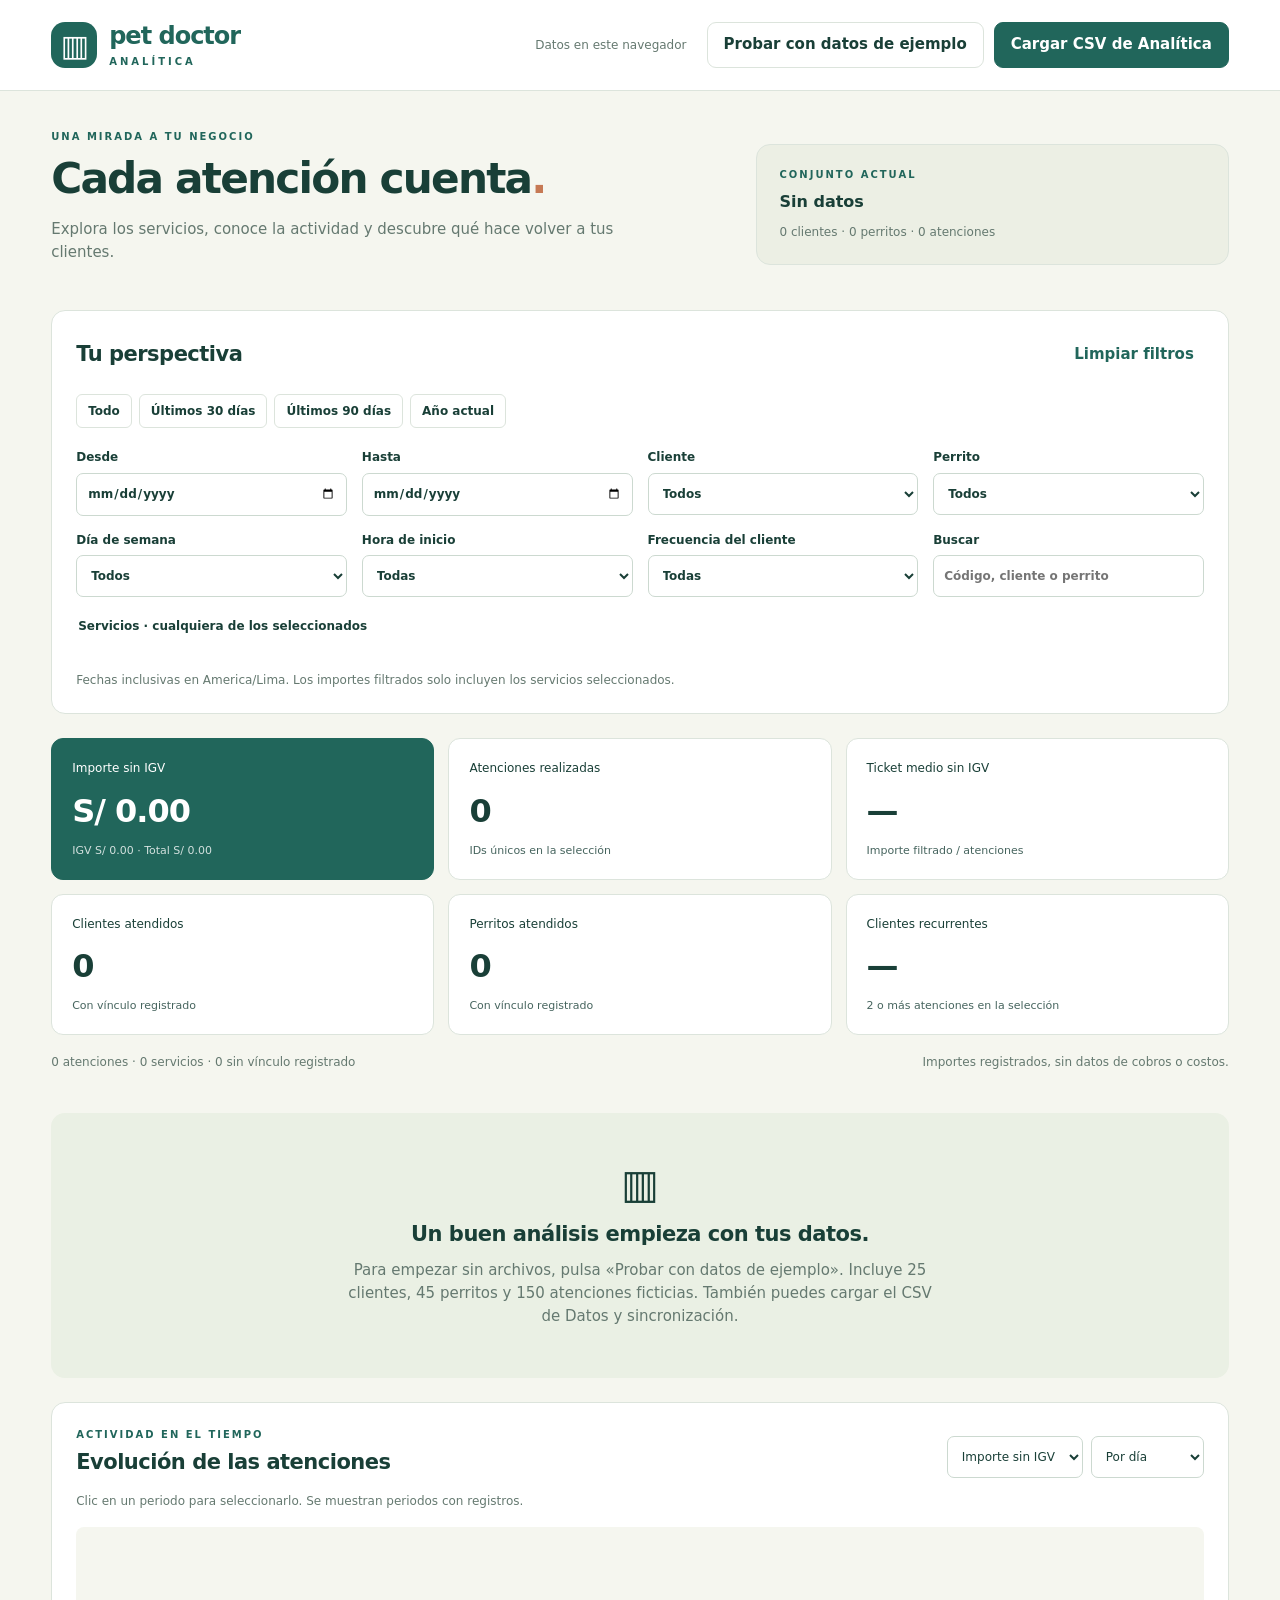
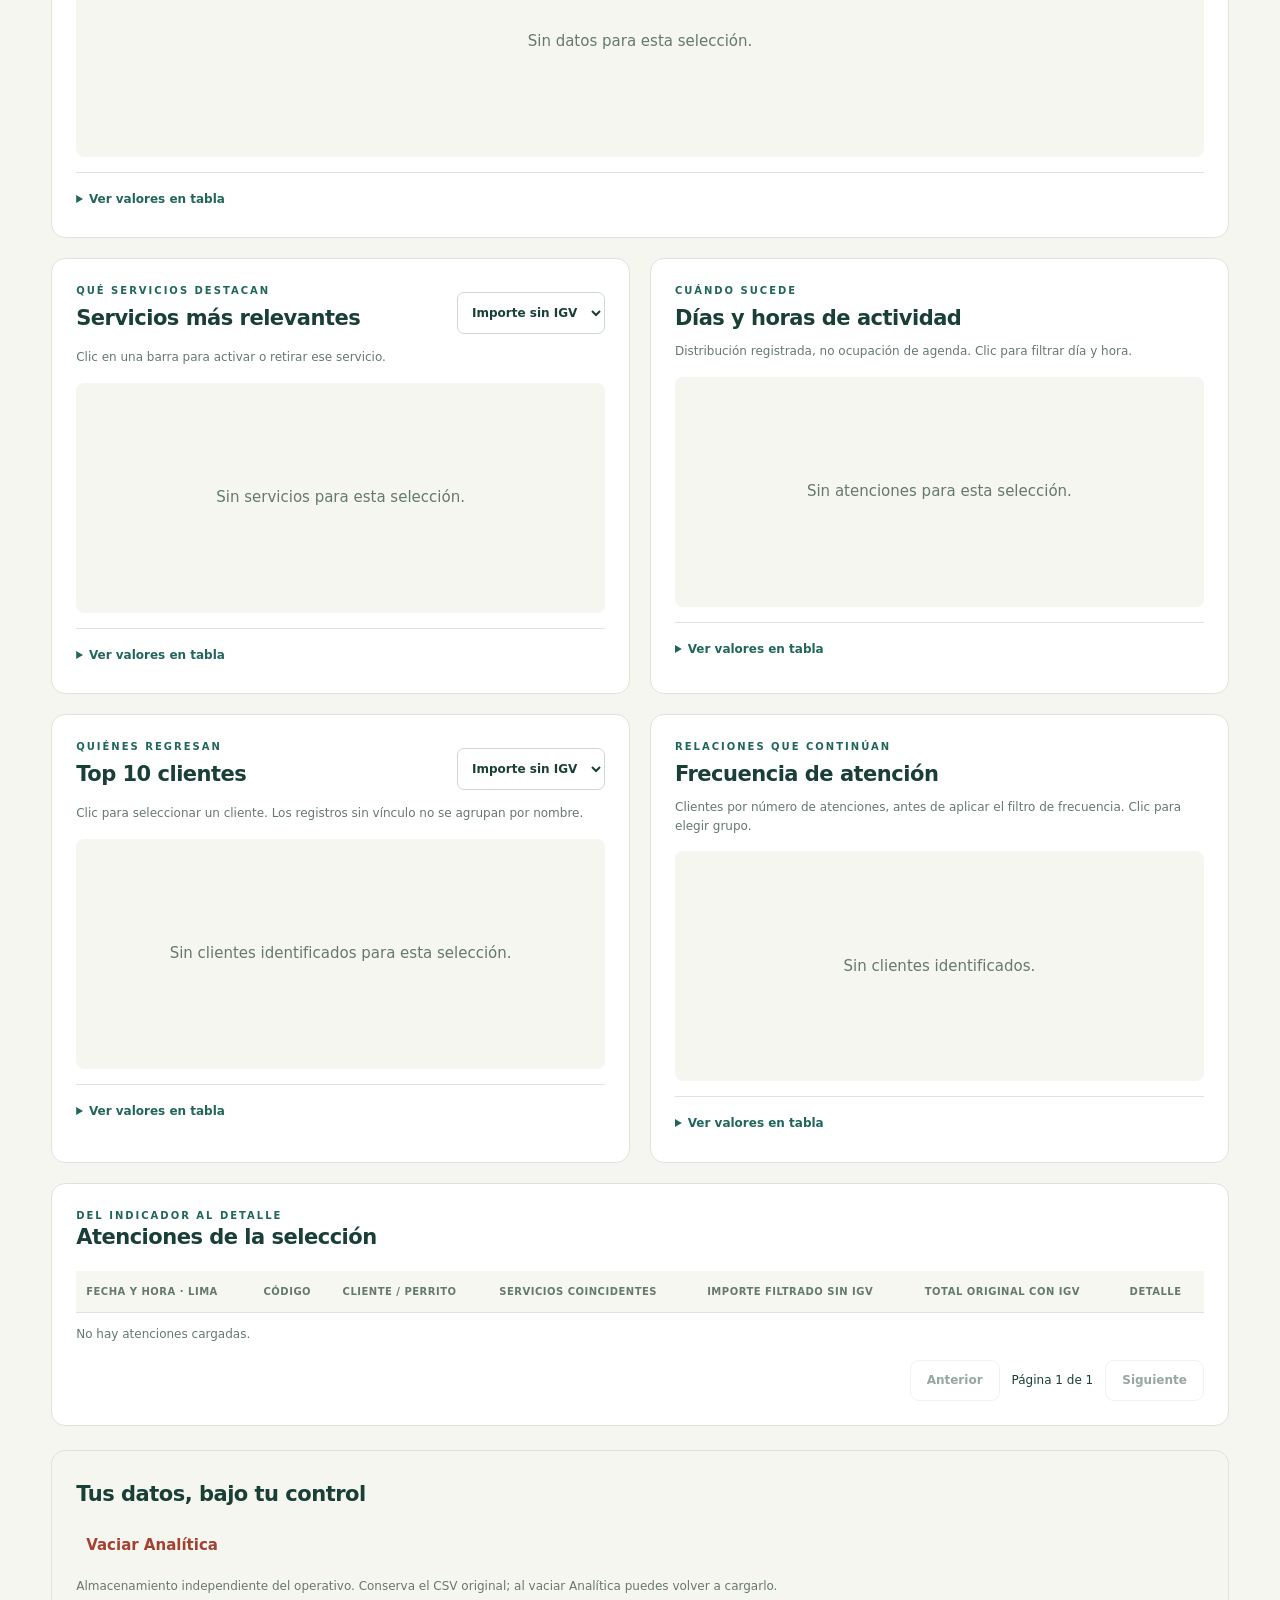
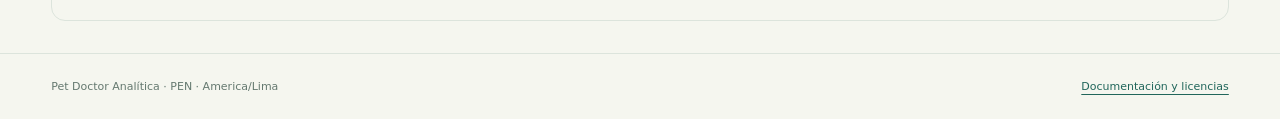
==== commit 9467aad7: "Añadir carga guiada de datos de prueba y validadores compartidos" ====
--- a/analitica/index.html
+++ b/analitica/index.html
@@ -11,14 +11,14 @@
 </head>
 <body>
   <a class="skip" href="#main">Ir al dashboard</a>
-  <header><a class="brand" href="./" aria-label="Pet Doctor Analítica"><span class="brand-icon" aria-hidden="true">▥</span><span>pet doctor<span class="brand-sub">ANALÍTICA</span></span></a><div class="header-actions"><span class="local-label">Datos en este navegador</span><button id="open-import" class="primary">Cargar CSV de Analítica</button></div></header>
+  <header><a class="brand" href="./" aria-label="Pet Doctor Analítica"><span class="brand-icon" aria-hidden="true">▥</span><span>pet doctor<span class="brand-sub">ANALÍTICA</span></span></a><div class="header-actions"><span class="local-label">Datos en este navegador</span><button id="load-demo" class="secondary">Probar con datos de ejemplo</button><button id="open-import" class="primary">Cargar CSV de Analítica</button></div></header>
   <main id="main" tabindex="-1">
     <section class="intro"><div><p class="eyebrow">UNA MIRADA A TU NEGOCIO</p><h1>Cada atención cuenta<span>.</span></h1><p>Explora los servicios, conoce la actividad y descubre qué hace volver a tus clientes.</p></div><div class="source-card"><span class="eyebrow">CONJUNTO ACTUAL</span><strong id="source-name">Sin datos cargados</strong><span id="source-counts">Carga el CSV exportado desde Datos y sincronización.</span><span id="demo-badge" class="badge" hidden>Datos ficticios de demostración</span></div></section>
     <p id="status" class="notice" role="status" hidden></p><div id="external-change" class="notice" hidden>Analítica cambió en otra pestaña. <button id="refresh-data" class="text-button">Actualizar datos</button></div>
     <section class="filters" aria-labelledby="filters-title"><div class="section-heading"><h2 id="filters-title">Tu perspectiva</h2><button id="reset-filters" class="text-button">Limpiar filtros</button></div><div class="quick-ranges" aria-label="Periodos rápidos"><button data-range="all">Todo</button><button data-range="30">Últimos 30 días</button><button data-range="90">Últimos 90 días</button><button data-range="year">Año actual</button></div><div class="filter-grid"><label>Desde<input type="date" id="from"></label><label>Hasta<input type="date" id="to"></label><label>Cliente<select id="owner"><option value="">Todos</option></select></label><label>Perrito<select id="pet"><option value="">Todos</option></select></label><label>Día de semana<select id="weekday"><option value="">Todos</option></select></label><label>Hora de inicio<select id="hour"><option value="">Todas</option></select></label><label>Frecuencia del cliente<select id="frequency"><option value="">Todas</option><option value="1">1 atención</option><option value="2">2 atenciones</option><option value="3">3 atenciones</option><option value="4+">4 o más</option></select></label><label>Buscar<input id="search" type="search" placeholder="Código, cliente o perrito" maxlength="200"></label></div><fieldset id="service-filters"><legend>Servicios · cualquiera de los seleccionados</legend><div id="service-options"></div></fieldset><div id="filter-chips" aria-label="Filtros activos"></div><p class="hint">Fechas inclusivas en America/Lima. Los importes filtrados solo incluyen los servicios seleccionados.</p></section>
     <section id="kpis" class="kpis" aria-label="Indicadores del conjunto filtrado"></section>
     <div class="results-line"><p id="results-summary" role="status"></p><p>Importes registrados, sin datos de cobros o costos.</p></div>
-    <div id="dashboard-empty" class="empty-panel"><span aria-hidden="true">▥</span><h2>Un buen análisis empieza con tus datos.</h2><p>En el operativo abre Datos y sincronización, descarga el CSV para Analítica y cárgalo aquí.</p></div>
+    <div id="dashboard-empty" class="empty-panel"><span aria-hidden="true">▥</span><h2>Un buen análisis empieza con tus datos.</h2><p>Para empezar sin archivos, pulsa «Probar con datos de ejemplo». Incluye 25 clientes, 45 perritos y 150 atenciones ficticias. También puedes cargar el CSV de Datos y sincronización.</p></div>
     <section class="chart-grid" aria-label="Gráficos del negocio">
       <article class="chart-card wide"><div class="chart-heading"><div><p class="eyebrow">ACTIVIDAD EN EL TIEMPO</p><h2>Evolución de las atenciones</h2></div><div class="chart-controls"><label class="sr-only" for="trend-measure">Medida temporal</label><select id="trend-measure"><option value="amount">Importe sin IGV</option><option value="count">Atenciones</option></select><label class="sr-only" for="group">Agrupación temporal</label><select id="group"><option value="day">Por día</option><option value="week">Por semana</option><option value="month">Por mes</option></select></div></div><p class="hint">Clic en un periodo para seleccionarlo. Se muestran periodos con registros.</p><div id="chart-trend" class="chart" role="img" aria-label="Evolución temporal; valores en la tabla inferior"></div><p id="empty-trend" class="chart-empty" hidden>Sin datos para esta selección.</p><details><summary>Ver valores en tabla</summary><div class="table-scroll"><table id="table-trend"></table></div></details></article>
       <article class="chart-card"><div class="chart-heading"><div><p class="eyebrow">QUÉ SERVICIOS DESTACAN</p><h2>Servicios más relevantes</h2></div><label><span class="sr-only">Medida de servicios</span><select id="service-measure"><option value="amount">Importe sin IGV</option><option value="count">Cantidad</option></select></label></div><p class="hint">Clic en una barra para activar o retirar ese servicio.</p><div id="chart-services" class="chart" role="img" aria-label="Servicios más relevantes; valores en la tabla inferior"></div><p id="empty-services" class="chart-empty" hidden>Sin servicios para esta selección.</p><details><summary>Ver valores en tabla</summary><div class="table-scroll"><table id="table-services"></table></div></details></article>
@@ -30,7 +30,7 @@
     <section class="data-tools"><h2>Tus datos, bajo tu control</h2><div class="data-buttons"><button id="clear-data" class="text-button danger">Vaciar Analítica</button></div><p class="hint">Almacenamiento independiente del operativo. Conserva el CSV original; al vaciar Analítica puedes volver a cargarlo.</p></section>
   </main>
   <footer><span>Pet Doctor Analítica · PEN · America/Lima</span><a href="README.md">Documentación y licencias</a></footer>
-  <dialog id="import-dialog" aria-labelledby="import-title"><div class="section-heading"><h2 id="import-title">Cargar CSV de Analítica</h2><button id="close-import" class="secondary">Cerrar</button></div><p>El CSV de Datos y sincronización reemplaza todo el conjunto analítico después de revisar y confirmar. La base operativa no cambia.</p><label>Seleccionar CSV<input id="import-file" type="file" accept=".csv,text/csv"></label><p class="hint">Hasta 50 MB, 60.000 servicios y 10.000 atenciones. Conserva el archivo original para reintentar si falla el guardado.</p><progress id="import-progress" max="100" value="0" hidden aria-label="Progreso de validación"></progress><button id="cancel-read" class="secondary" hidden>Cancelar lectura</button><p id="import-message" role="status" class="notice" hidden></p><section id="review" hidden><h3 tabindex="-1" id="review-title">Revisar antes de guardar</h3><p id="review-summary"></p><div class="table-scroll"><ul id="review-issues"></ul></div><div class="data-buttons"><button id="cancel-review" class="secondary">Descartar candidato</button><button id="confirm-import" class="primary">Confirmar carga</button></div></section></dialog>
+  <dialog id="import-dialog" aria-labelledby="import-title"><div class="section-heading"><h2 id="import-title">Cargar CSV de Analítica</h2><button id="close-import" class="secondary">Cerrar</button></div><p>La carga de CSV o de datos de ejemplo reemplaza todo el conjunto analítico después de revisar y confirmar. La base operativa no cambia.</p><label>Seleccionar CSV<input id="import-file" type="file" accept=".csv,text/csv"></label><p class="hint">Hasta 50 MB, 60.000 servicios y 10.000 atenciones. Conserva el archivo original para reintentar si falla el guardado.</p><progress id="import-progress" max="100" value="0" hidden aria-label="Progreso de validación"></progress><button id="cancel-read" class="secondary" hidden>Cancelar lectura</button><p id="import-message" role="status" class="notice" hidden></p><section id="review" hidden><h3 tabindex="-1" id="review-title">Revisar antes de guardar</h3><p id="review-summary"></p><div class="table-scroll"><ul id="review-issues"></ul></div><div class="data-buttons"><button id="cancel-review" class="secondary">Descartar candidato</button><button id="confirm-import" class="primary">Confirmar carga</button></div></section></dialog>
   <dialog id="detail-dialog" aria-labelledby="detail-title"><div class="section-heading"><h2 id="detail-title">Detalle de atención</h2><button id="close-detail" class="secondary">Cerrar</button></div><div id="detail-body"></div></dialog>
 </body>
 </html>
